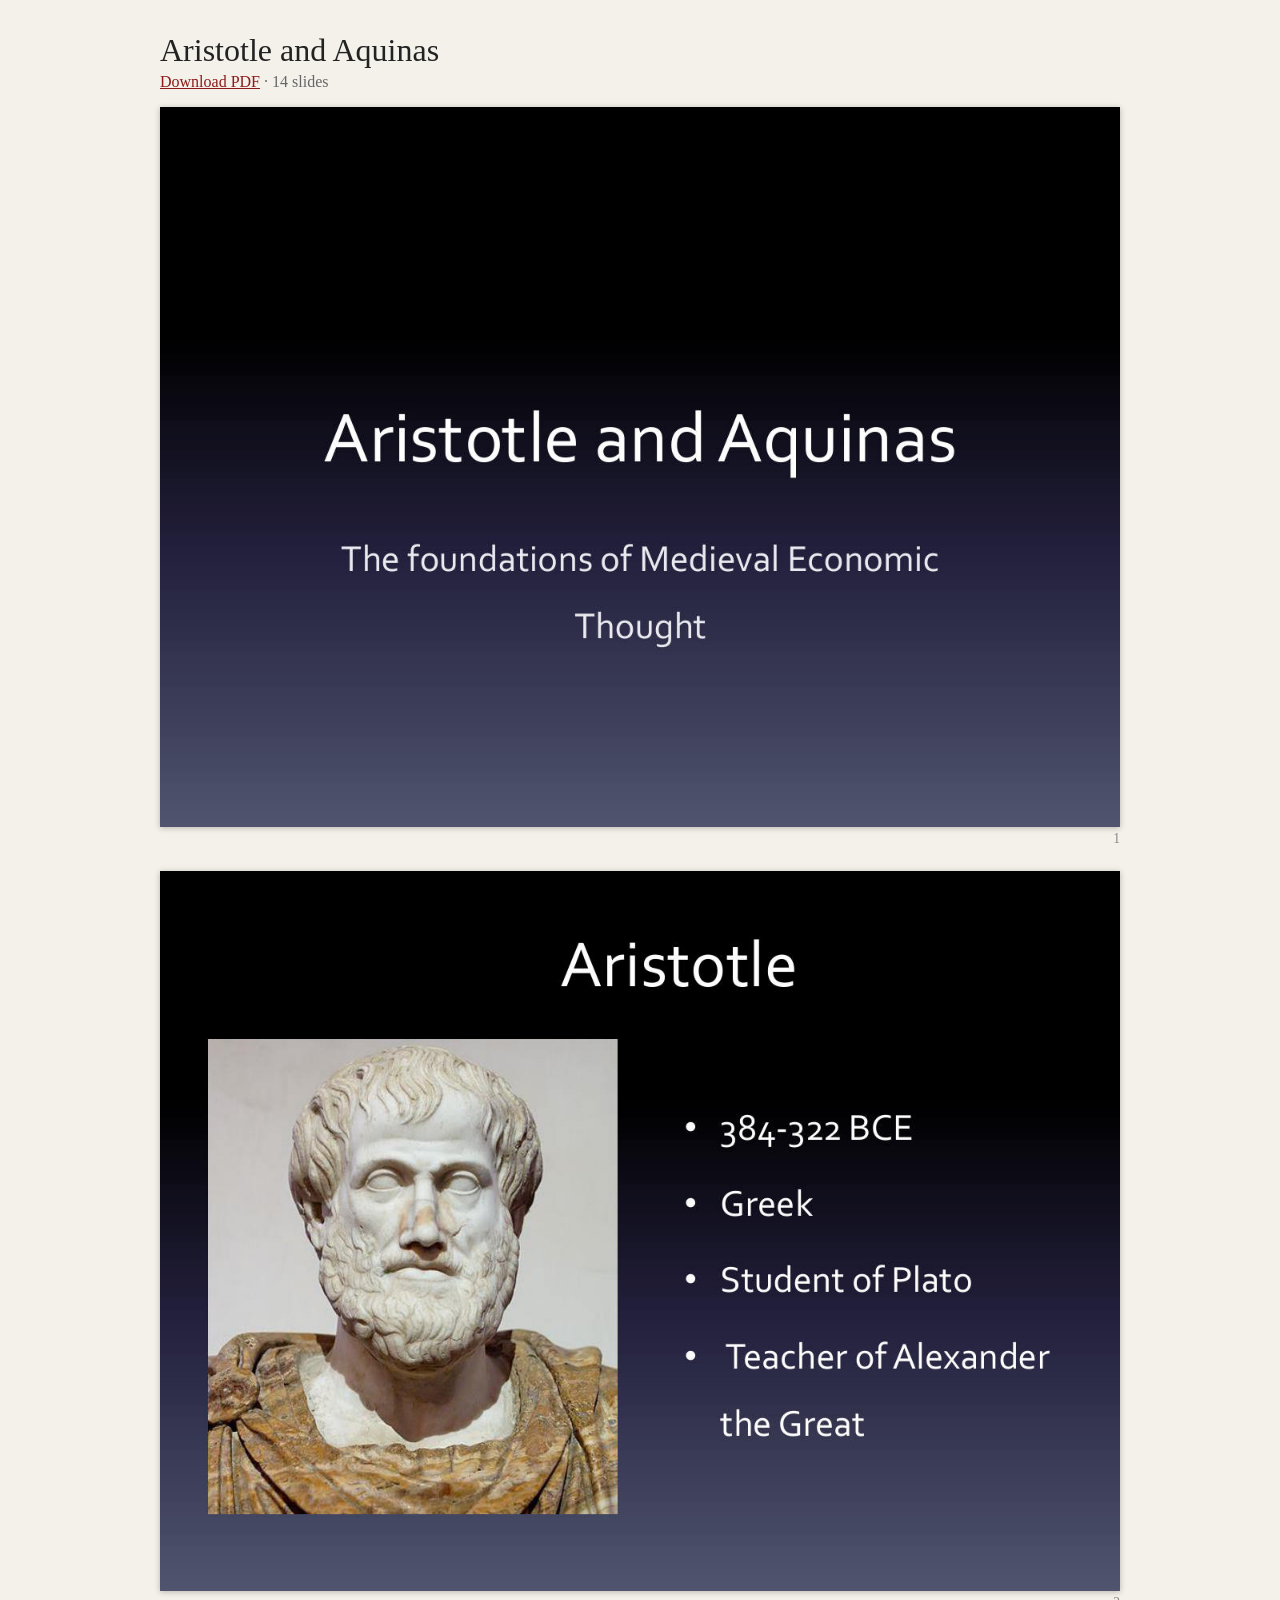
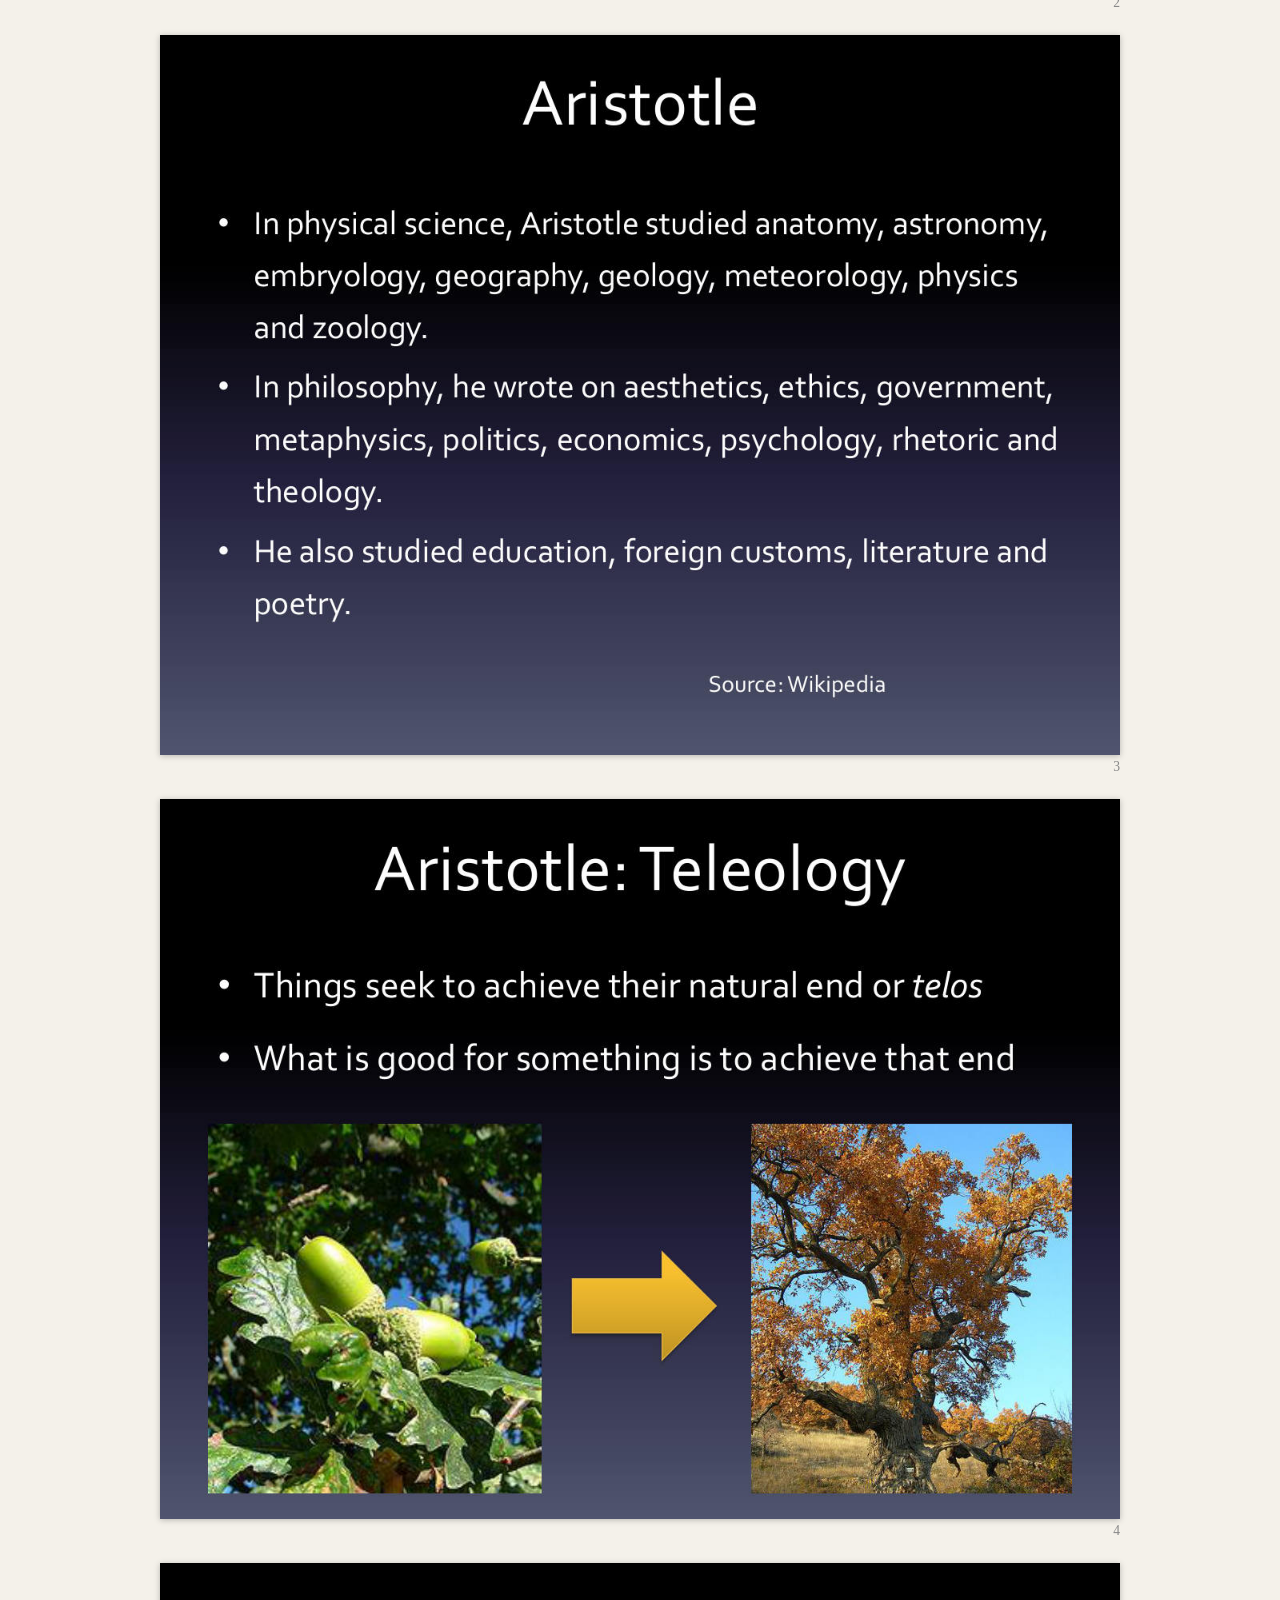
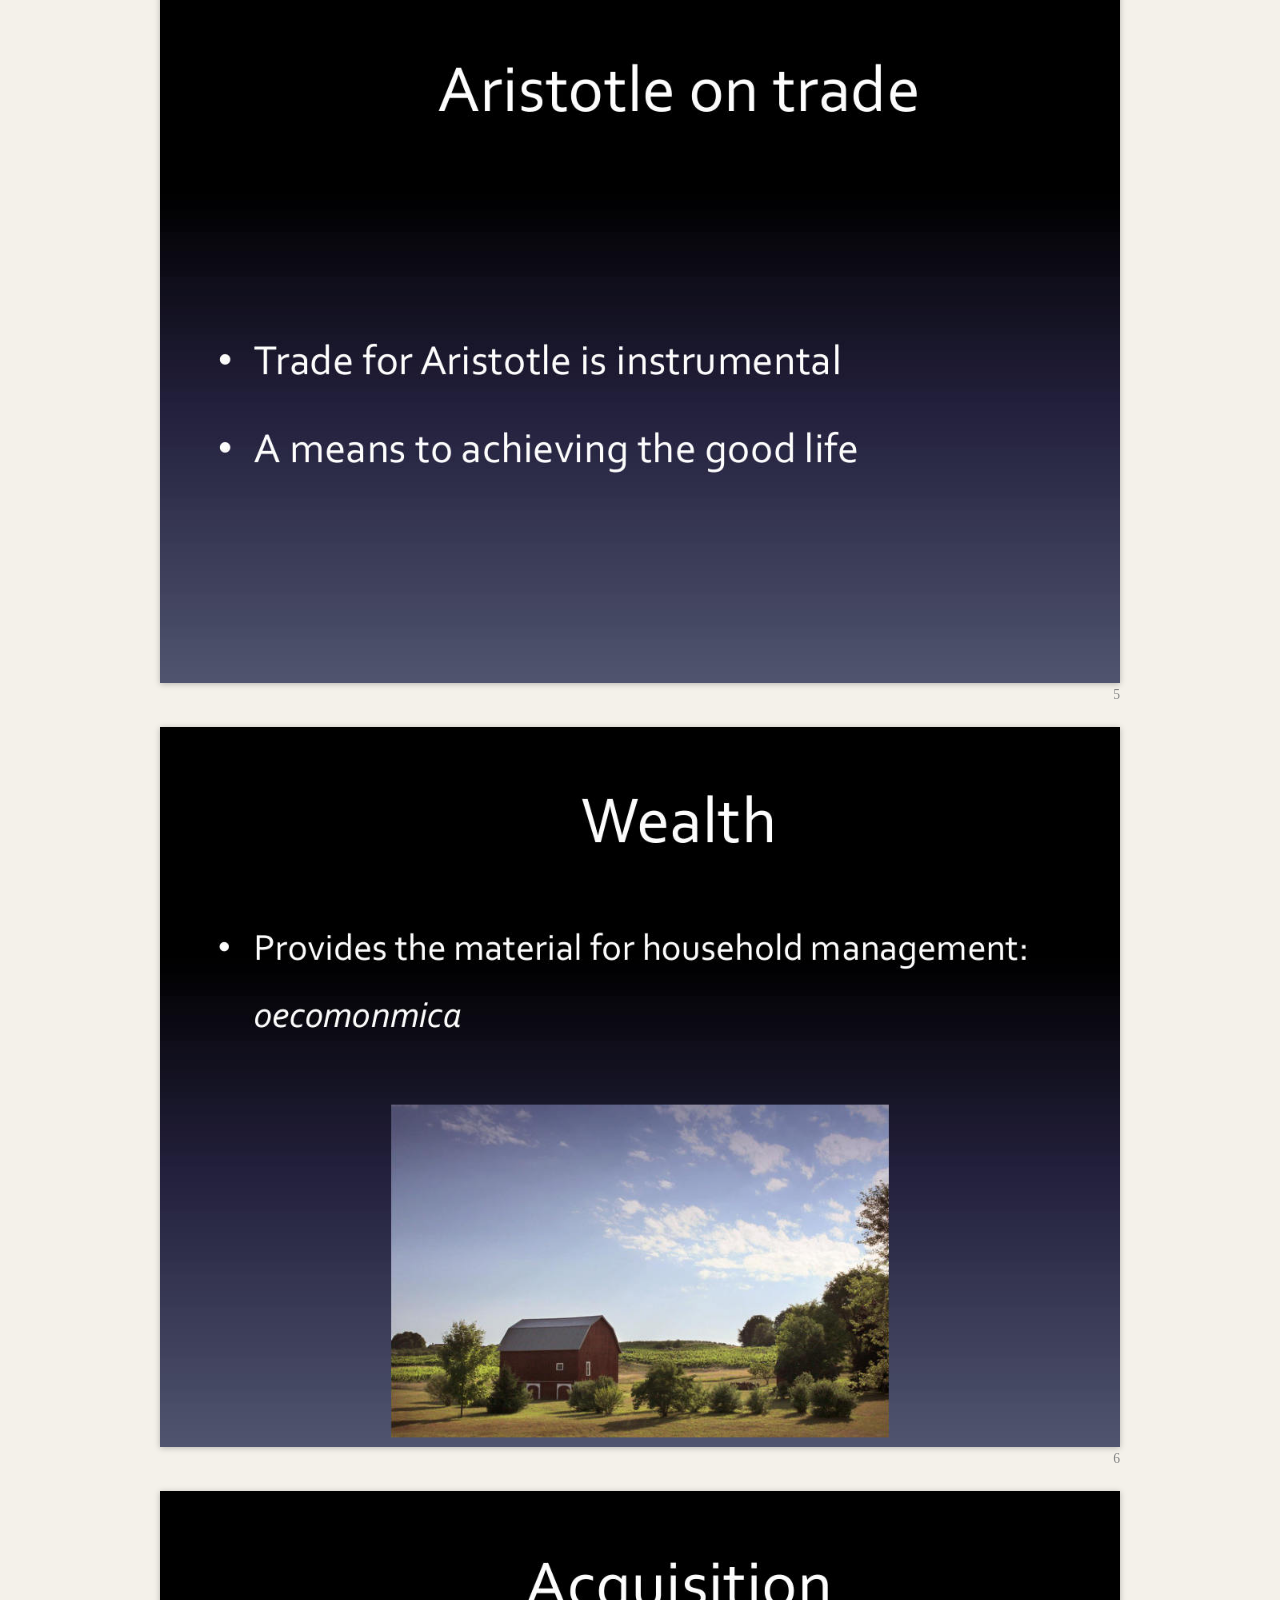
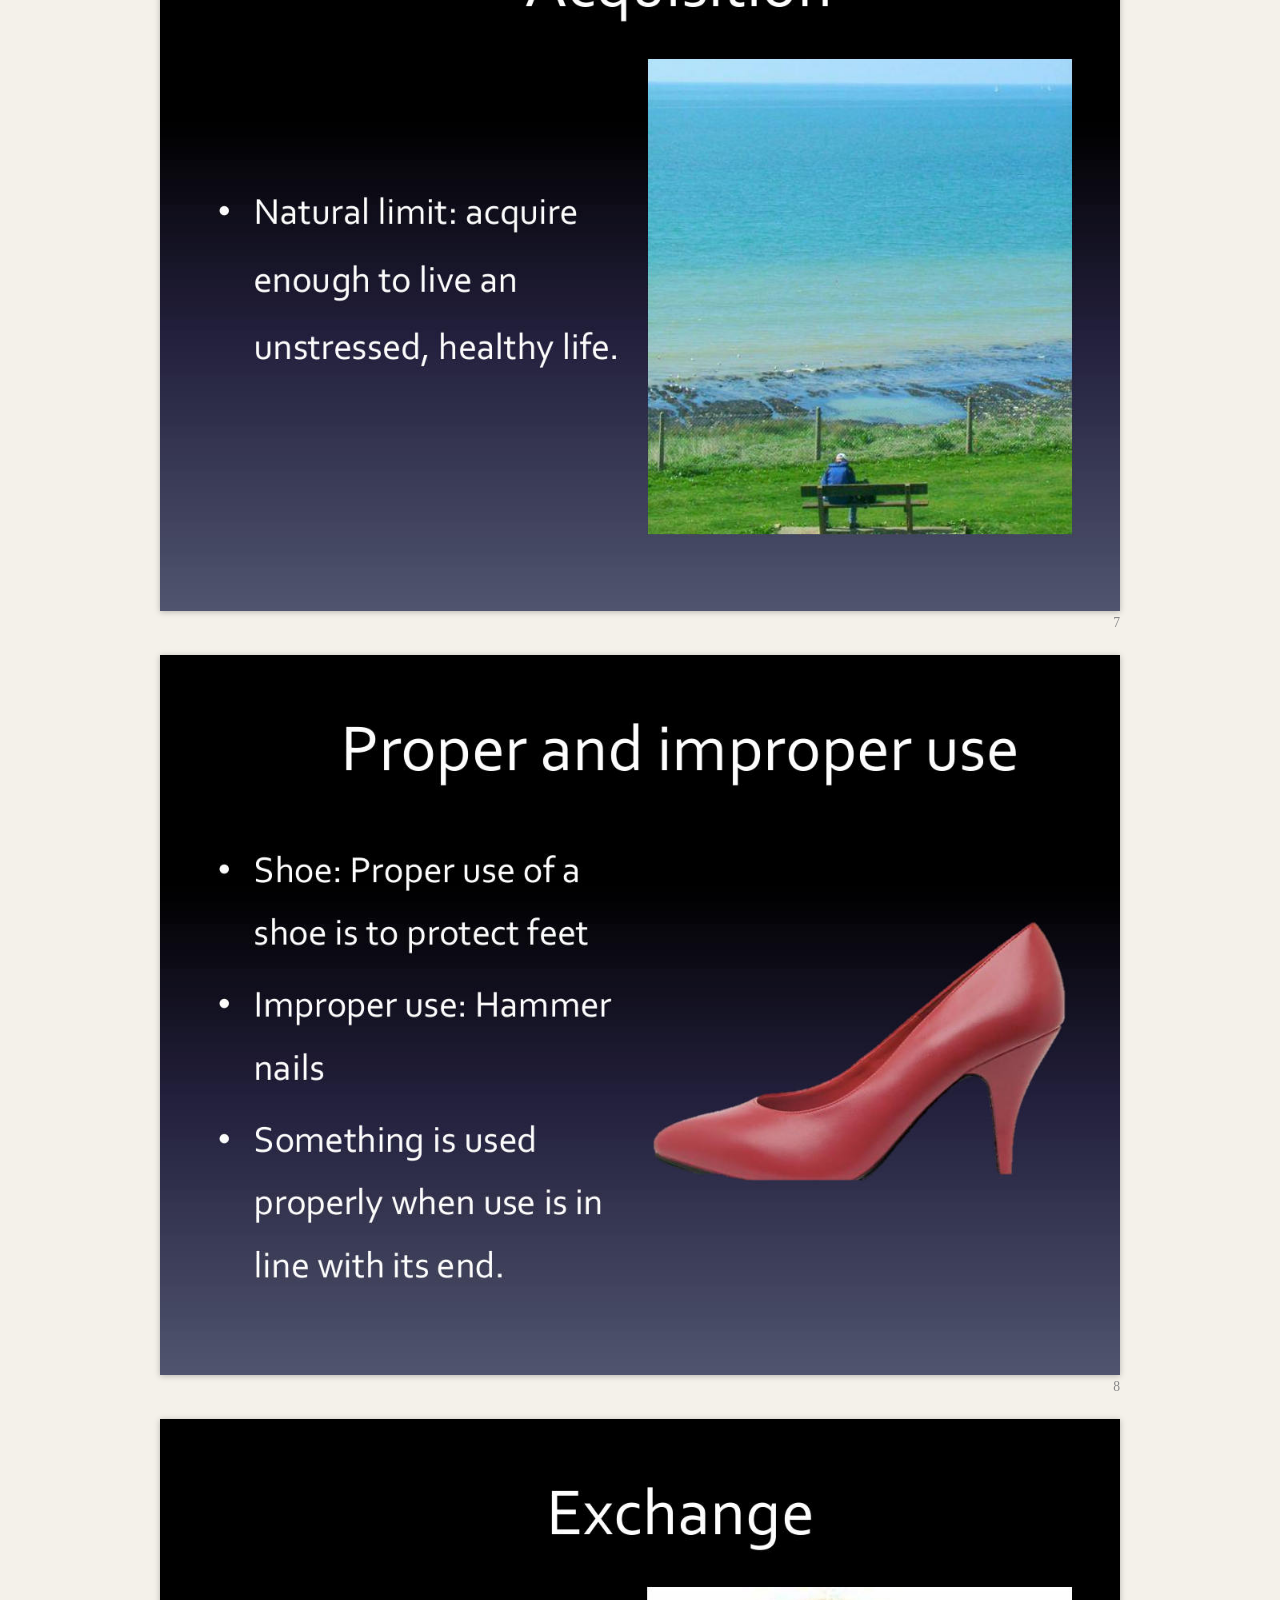
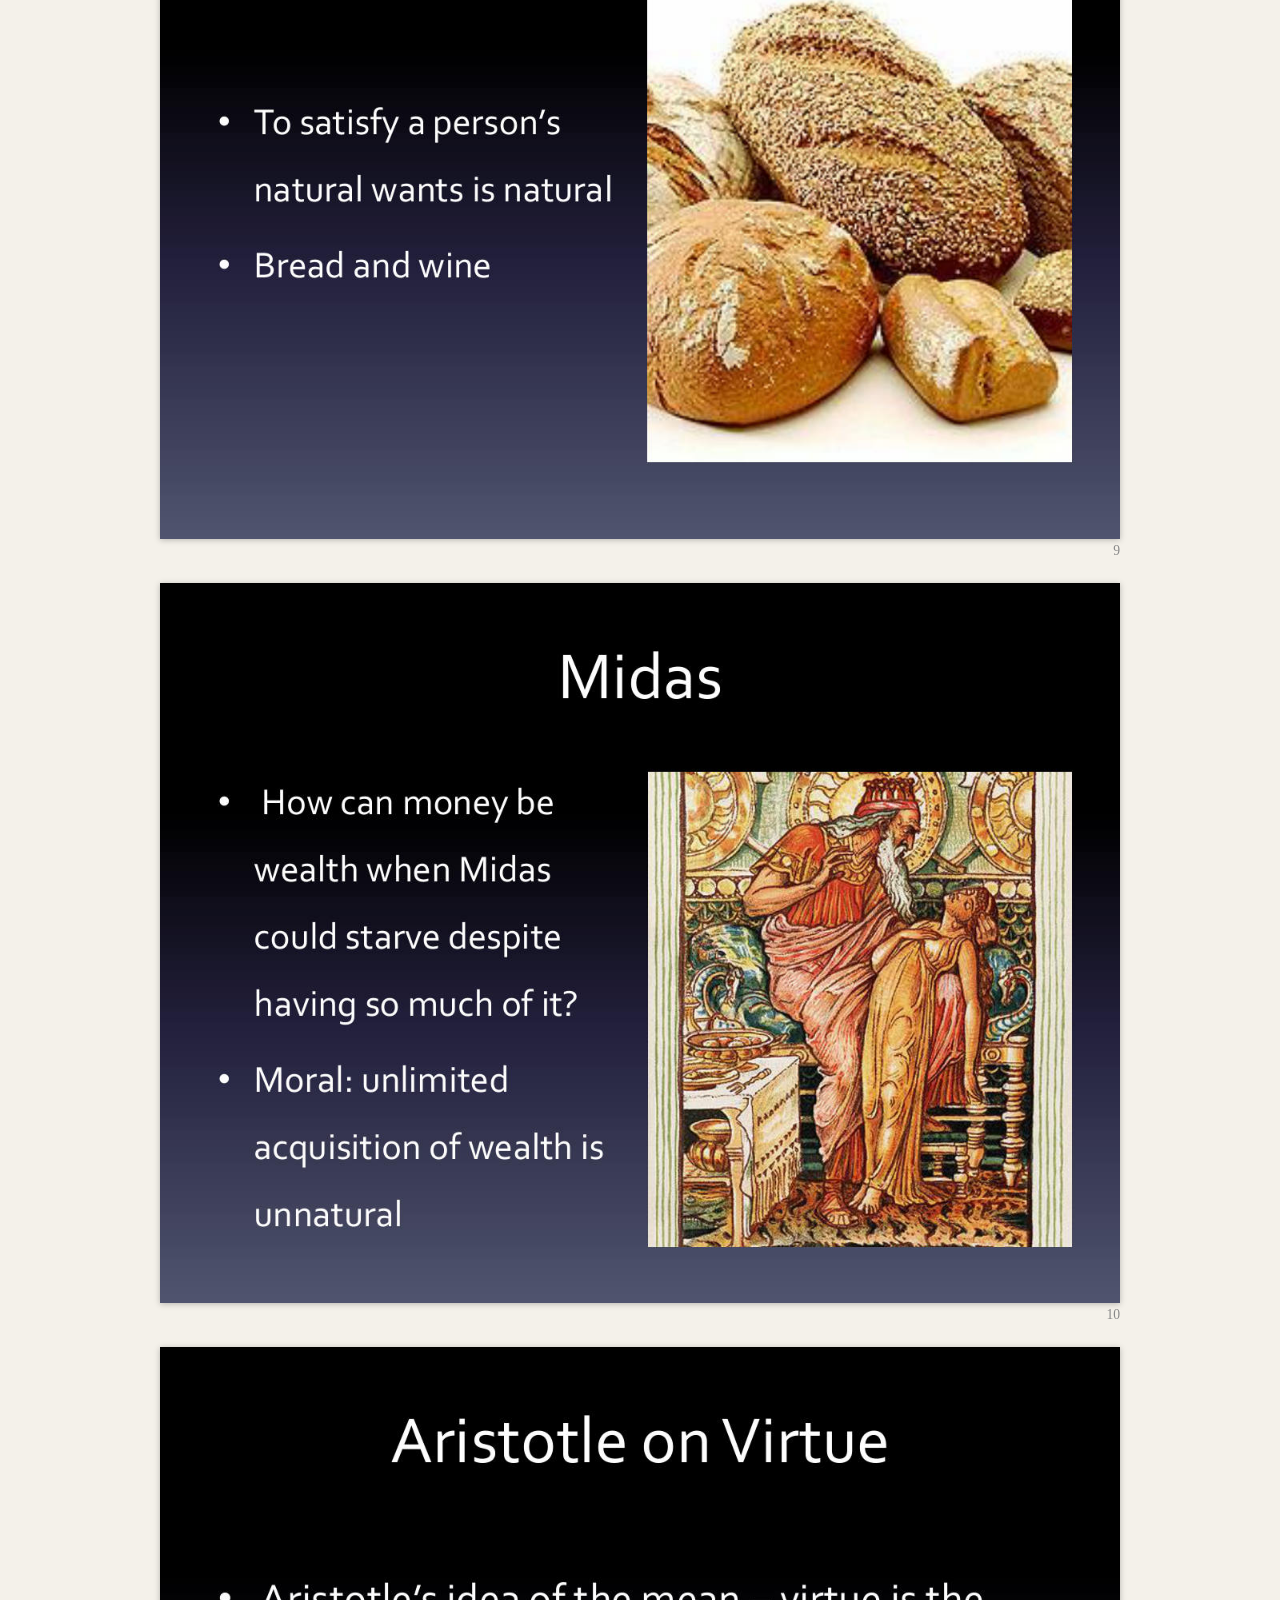
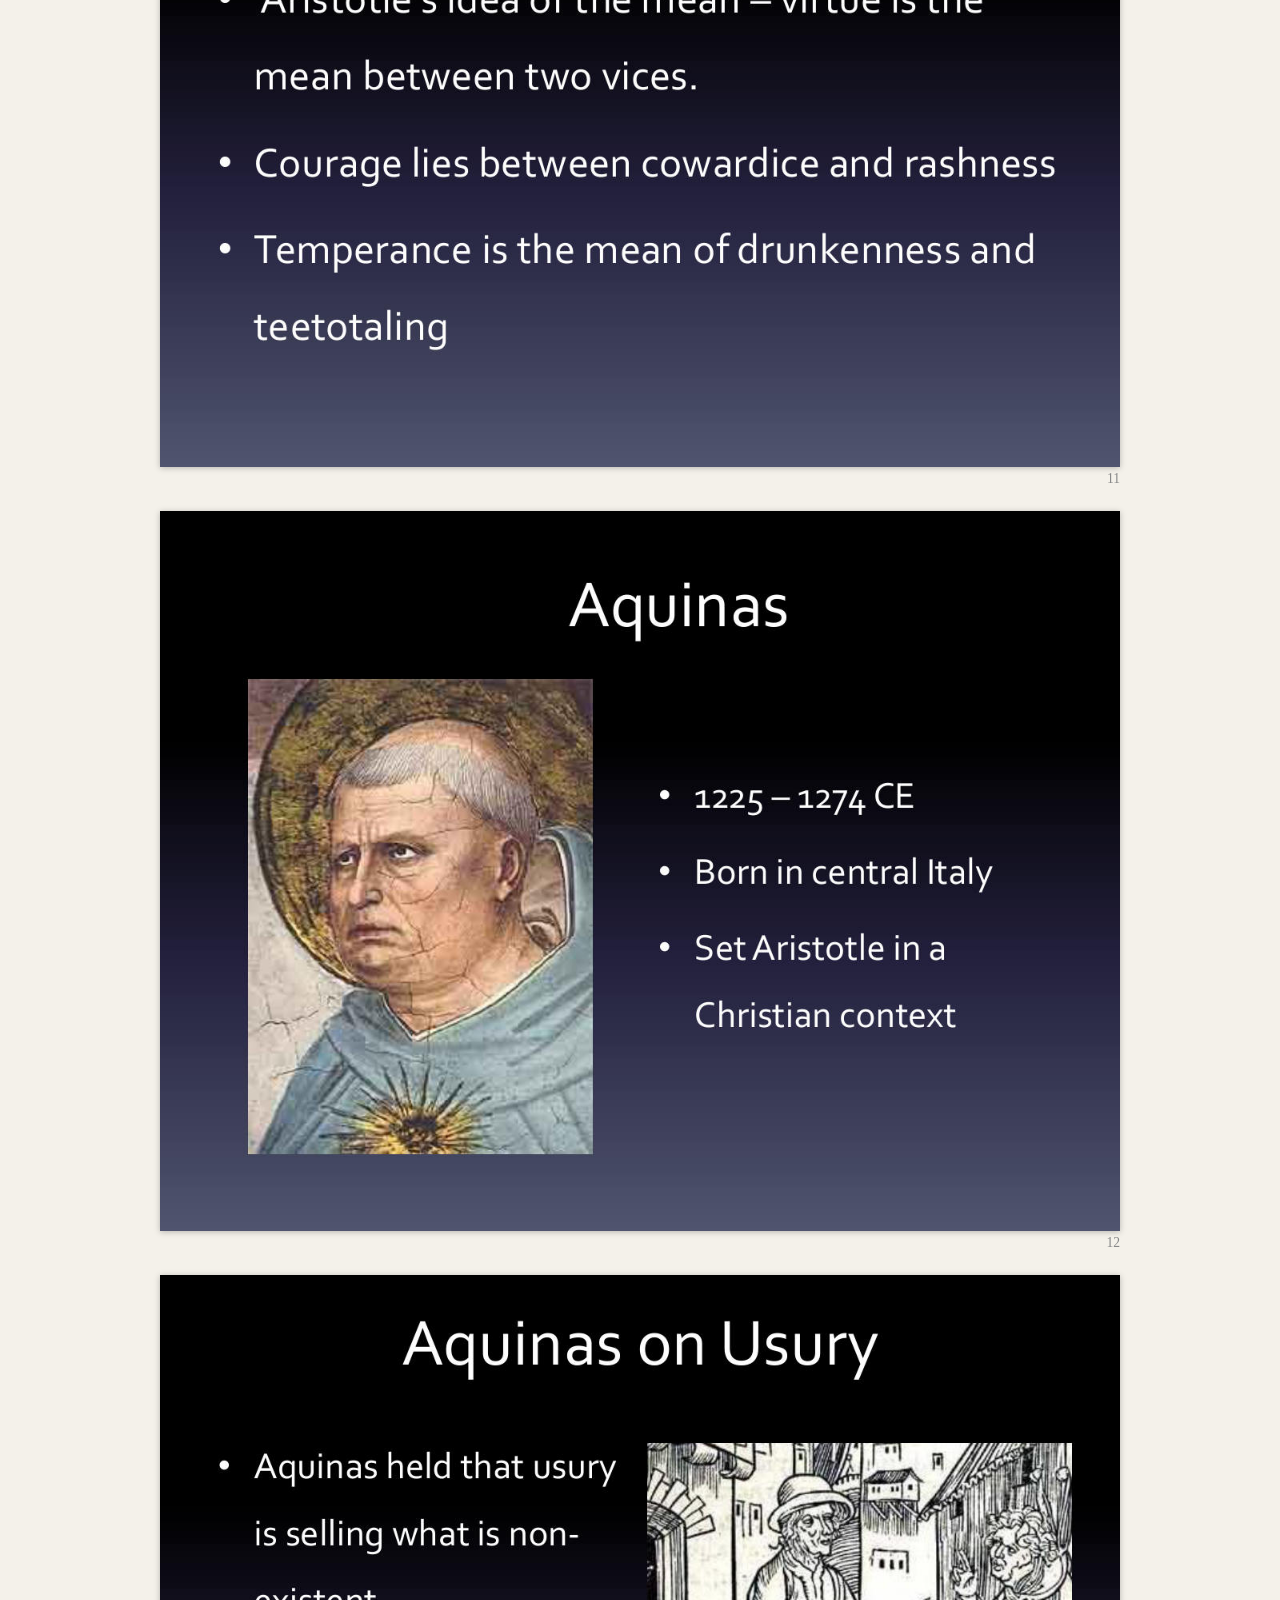
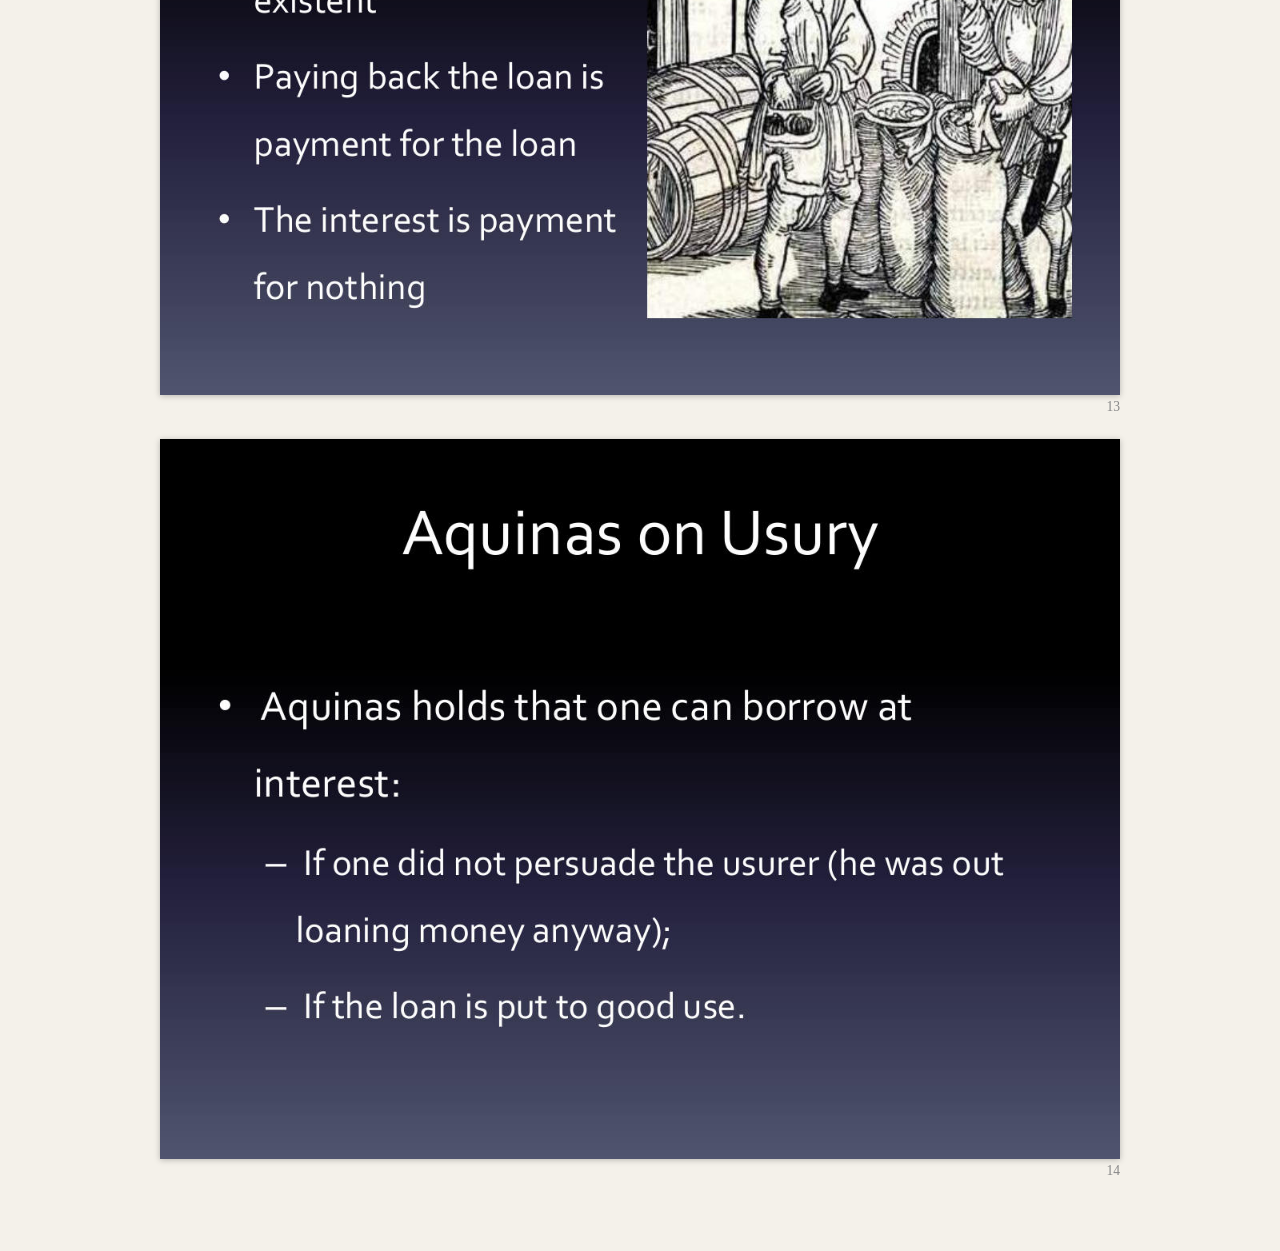
==== AristotleAquinas.html @ 15c13fd0 "Convert the slide PDFs into HTML pages Each NAME.pdf now has a NAME.html with every slide rendered a" ====
<!DOCTYPE html>
<html lang="en">
<head>
  <meta charset="utf-8">
  <meta name="viewport" content="width=device-width, initial-scale=1">
  <title>Aristotle and Aquinas | The Great Transformation</title>
  <link rel="stylesheet" href="slides.css">
</head>
<body>
  <header>
    <h1>Aristotle and Aquinas</h1>
    <p><a href="AristotleAquinas.pdf">Download PDF</a> &middot; 14 slides</p>
  </header>
  <main>
    <figure id="slide-1">
      <img src="AristotleAquinas/slide-01.jpg" width="1200" height="900" alt="Aristotle and Aquinas. The foundations of Medieval Economic. Thought">
      <figcaption><a href="#slide-1">1</a></figcaption>
    </figure>
    <figure id="slide-2">
      <img src="AristotleAquinas/slide-02.jpg" width="1200" height="900" alt="Aristotle. 384-322 BCE. Greek. Student of Plato. Teacher of Alexander the Great" loading="lazy">
      <figcaption><a href="#slide-2">2</a></figcaption>
    </figure>
    <figure id="slide-3">
      <img src="AristotleAquinas/slide-03.jpg" width="1200" height="900" alt="Aristotle. In physical science, Aristotle studied anatomy, astronomy, embryology, geography, geology, meteorology, physics and zoology. In philosophy, he wrote on aesthetics, ethics, government, metaphysics, politics, economics, psychology, rhetoric and theology. He also studied education, foreign customs, literature and poetry. Source: Wikipedia" loading="lazy">
      <figcaption><a href="#slide-3">3</a></figcaption>
    </figure>
    <figure id="slide-4">
      <img src="AristotleAquinas/slide-04.jpg" width="1200" height="900" alt="Aristotle: Teleology. Things seek to achieve their natural end or telos. What is good for something is to achieve that end" loading="lazy">
      <figcaption><a href="#slide-4">4</a></figcaption>
    </figure>
    <figure id="slide-5">
      <img src="AristotleAquinas/slide-05.jpg" width="1200" height="900" alt="Aristotle on trade. Trade for Aristotle is instrumental. A means to achieving the good life" loading="lazy">
      <figcaption><a href="#slide-5">5</a></figcaption>
    </figure>
    <figure id="slide-6">
      <img src="AristotleAquinas/slide-06.jpg" width="1200" height="900" alt="Wealth. Provides the material for household management: oecomonmica" loading="lazy">
      <figcaption><a href="#slide-6">6</a></figcaption>
    </figure>
    <figure id="slide-7">
      <img src="AristotleAquinas/slide-07.jpg" width="1200" height="900" alt="Acquisition. Natural limit: acquire enough to live an unstressed, healthy life." loading="lazy">
      <figcaption><a href="#slide-7">7</a></figcaption>
    </figure>
    <figure id="slide-8">
      <img src="AristotleAquinas/slide-08.jpg" width="1200" height="900" alt="Proper and improper use. Shoe: Proper use of a shoe is to protect feet. Improper use: Hammer nails. Something is used properly when use is in line with its end." loading="lazy">
      <figcaption><a href="#slide-8">8</a></figcaption>
    </figure>
    <figure id="slide-9">
      <img src="AristotleAquinas/slide-09.jpg" width="1200" height="900" alt="Exchange. To satisfy a person’s natural wants is natural. Bread and wine" loading="lazy">
      <figcaption><a href="#slide-9">9</a></figcaption>
    </figure>
    <figure id="slide-10">
      <img src="AristotleAquinas/slide-10.jpg" width="1200" height="900" alt="Midas. How can money be wealth when Midas could starve despite having so much of it? Moral: unlimited acquisition of wealth is unnatural" loading="lazy">
      <figcaption><a href="#slide-10">10</a></figcaption>
    </figure>
    <figure id="slide-11">
      <img src="AristotleAquinas/slide-11.jpg" width="1200" height="900" alt="Aristotle on Virtue. Aristotle’s idea of the mean – virtue is the mean between two vices. Courage lies between cowardice and rashness. Temperance is the mean of drunkenness and teetotaling" loading="lazy">
      <figcaption><a href="#slide-11">11</a></figcaption>
    </figure>
    <figure id="slide-12">
      <img src="AristotleAquinas/slide-12.jpg" width="1200" height="900" alt="Aquinas. 1225 – 1274 CE. Born in central Italy. Set Aristotle in a Christian context" loading="lazy">
      <figcaption><a href="#slide-12">12</a></figcaption>
    </figure>
    <figure id="slide-13">
      <img src="AristotleAquinas/slide-13.jpg" width="1200" height="900" alt="Aquinas on Usury. Aquinas held that usury is selling what is non-existent. Paying back the loan is payment for the loan. The interest is payment for nothing" loading="lazy">
      <figcaption><a href="#slide-13">13</a></figcaption>
    </figure>
    <figure id="slide-14">
      <img src="AristotleAquinas/slide-14.jpg" width="1200" height="900" alt="Aquinas on Usury. Aquinas holds that one can borrow at interest: If one did not persuade the usurer (he was out loaning money anyway); If the loan is put to good use." loading="lazy">
      <figcaption><a href="#slide-14">14</a></figcaption>
    </figure>
  </main>
</body>
</html>
---- slides.css ----
/* Shared styles for the slide pages generated by utils/pdf2html.py. */

body {
  margin: 0;
  background: #f4f1ea;
  color: #222;
  font-family: Georgia, "Times New Roman", serif;
}

header {
  max-width: 960px;
  margin: 0 auto;
  padding: 2rem 1rem 1rem;
}

h1 {
  margin: 0 0 0.25rem;
  font-weight: normal;
}

header p {
  margin: 0;
  color: #666;
}

a {
  color: #8b1a1a;
}

main {
  max-width: 960px;
  margin: 0 auto;
  padding: 0 1rem 3rem;
}

figure {
  margin: 0 0 1.5rem;
}

figure img {
  display: block;
  width: 100%;
  height: auto;
  box-shadow: 0 1px 6px rgba(0, 0, 0, 0.25);
}

figcaption {
  margin-top: 0.25rem;
  text-align: right;
  font-size: 0.85rem;
}

figcaption a {
  color: #888;
  text-decoration: none;
}

@media (prefers-color-scheme: dark) {
  body { background: #1d1d1d; color: #ddd; }
  header p, figcaption a { color: #999; }
  a { color: #e08a8a; }
}
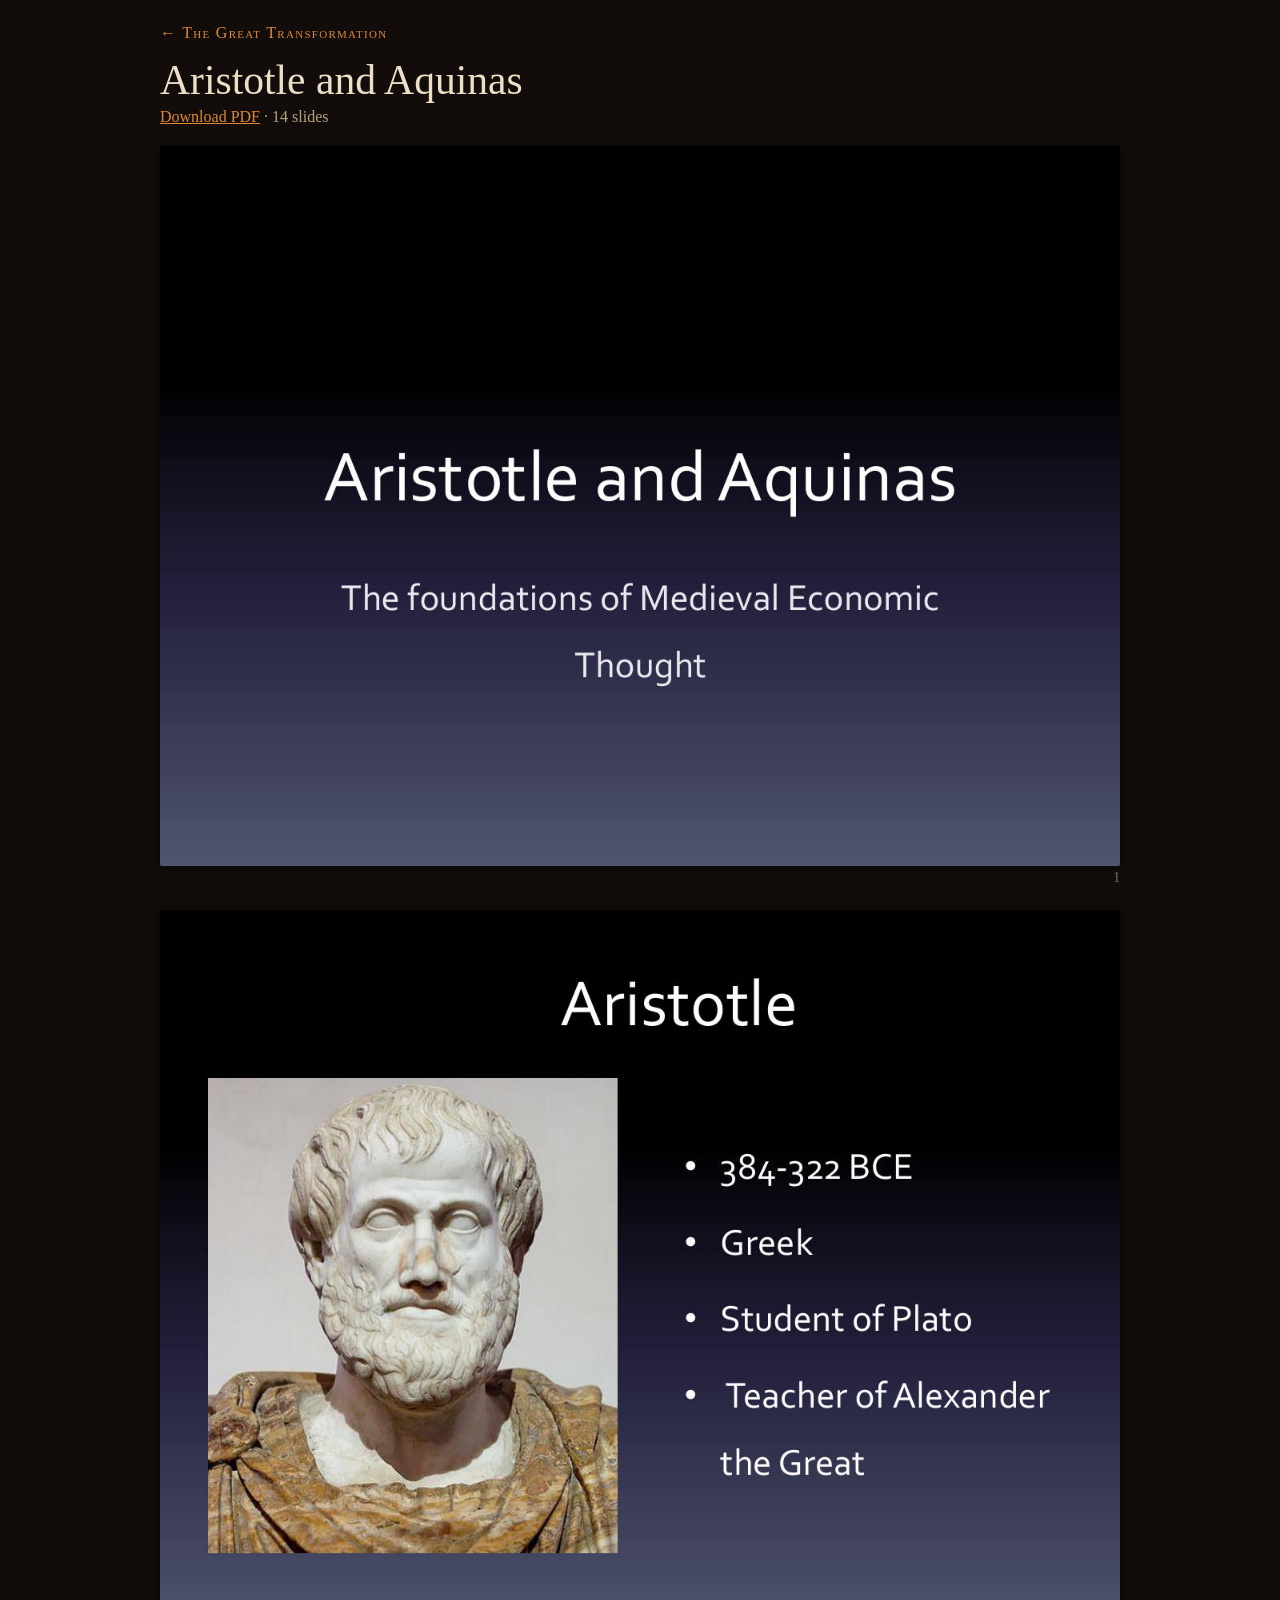
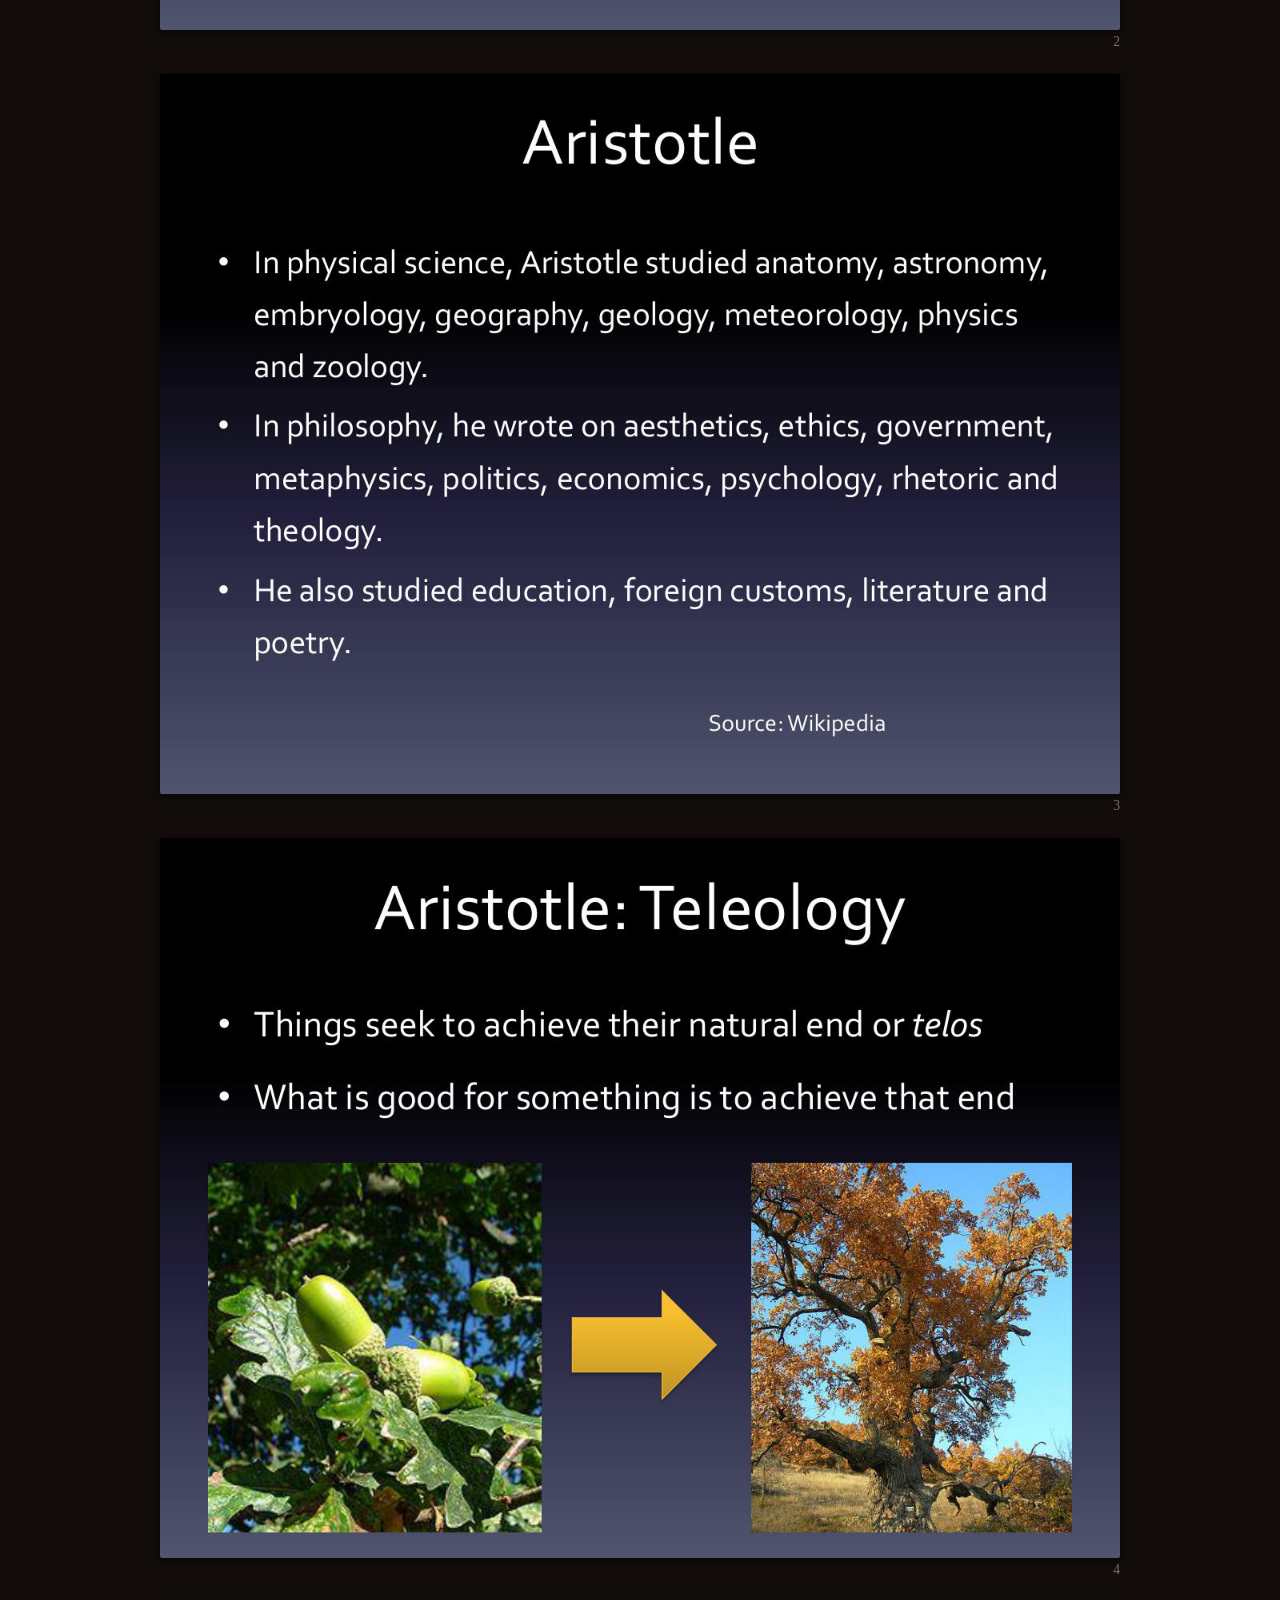
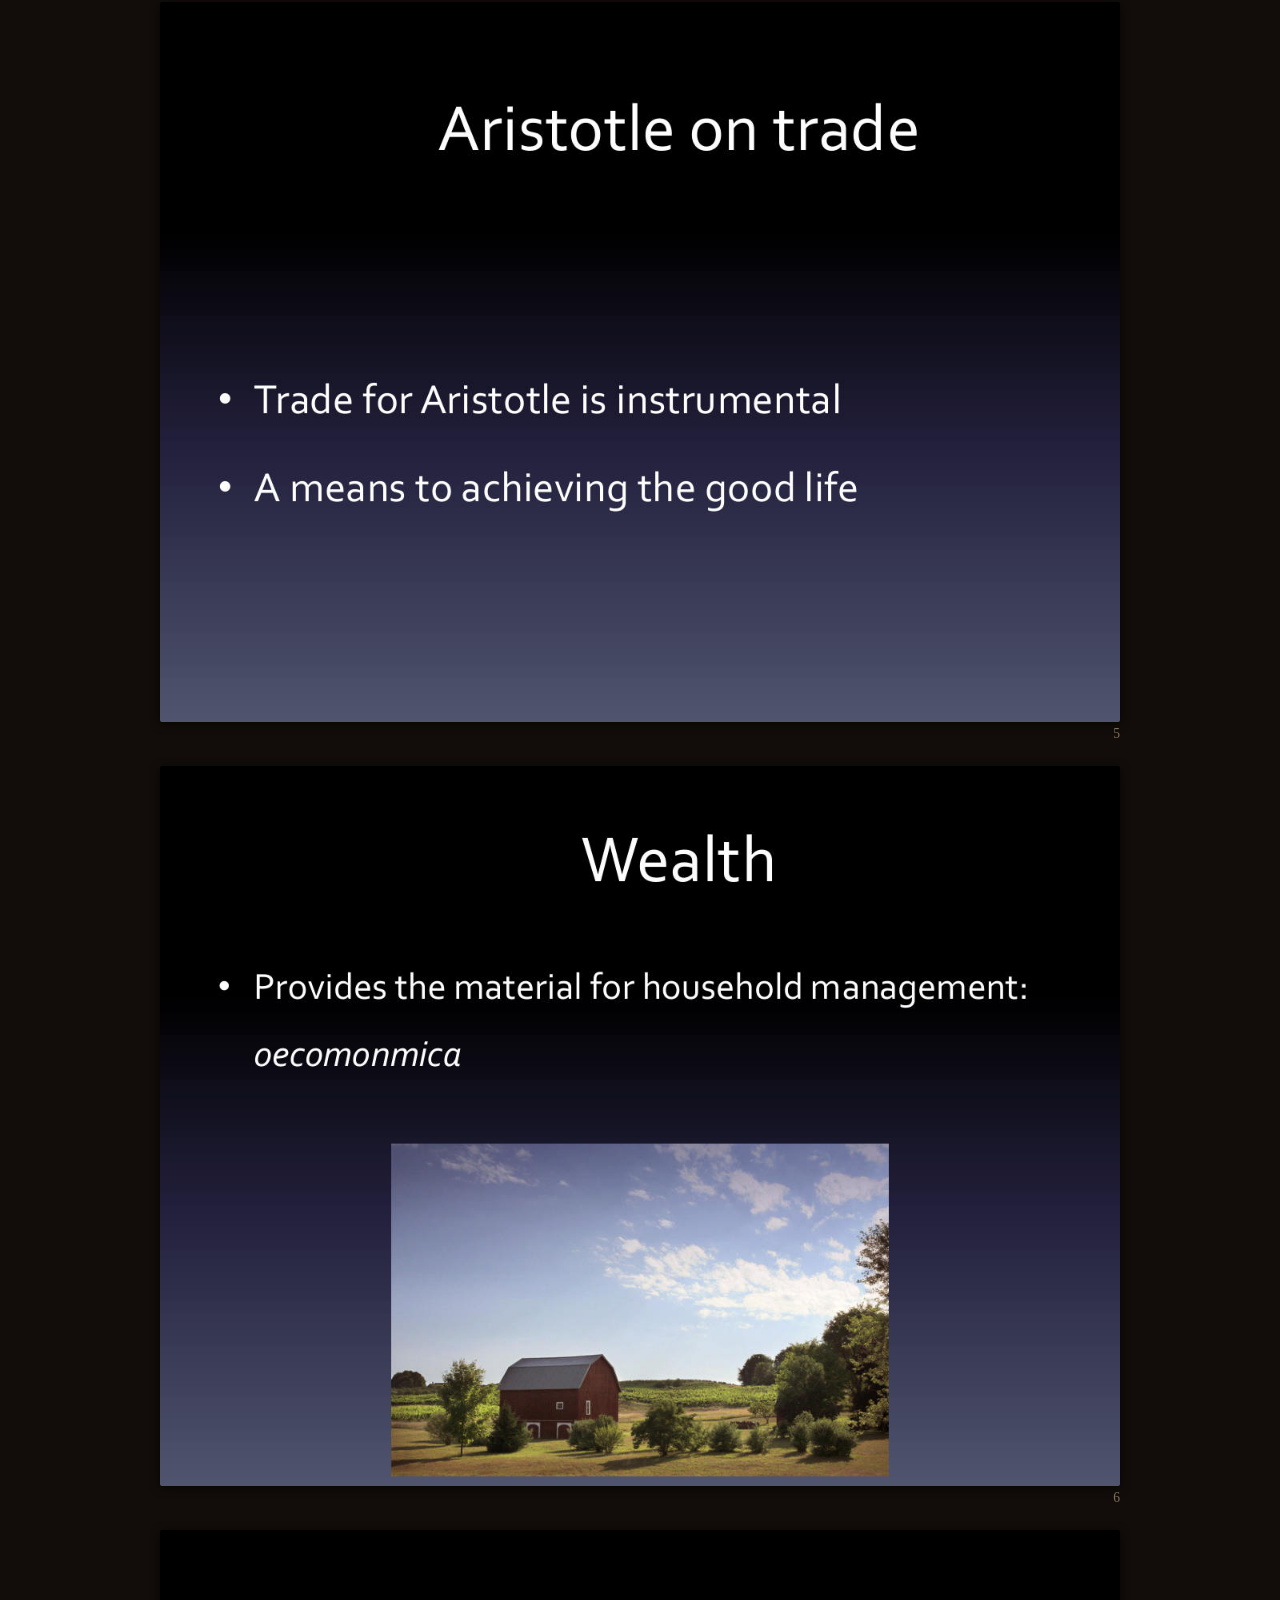
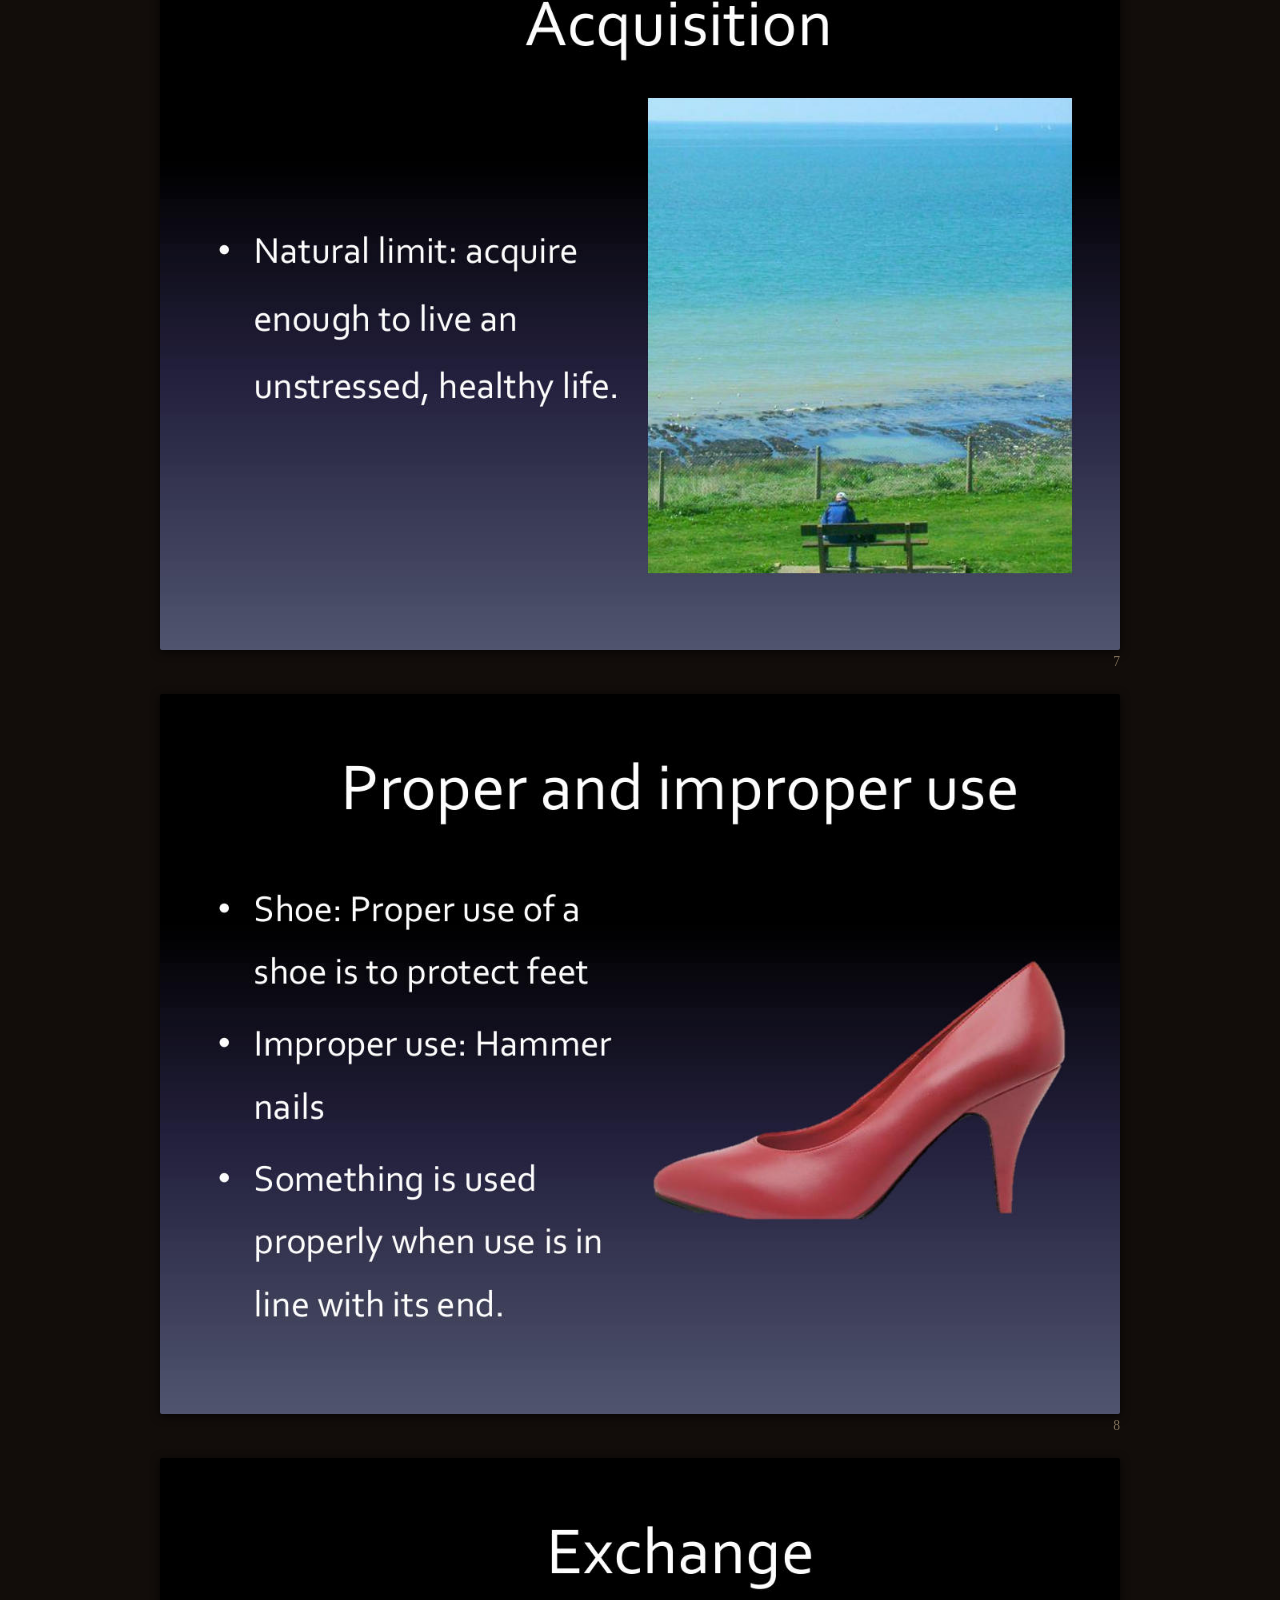
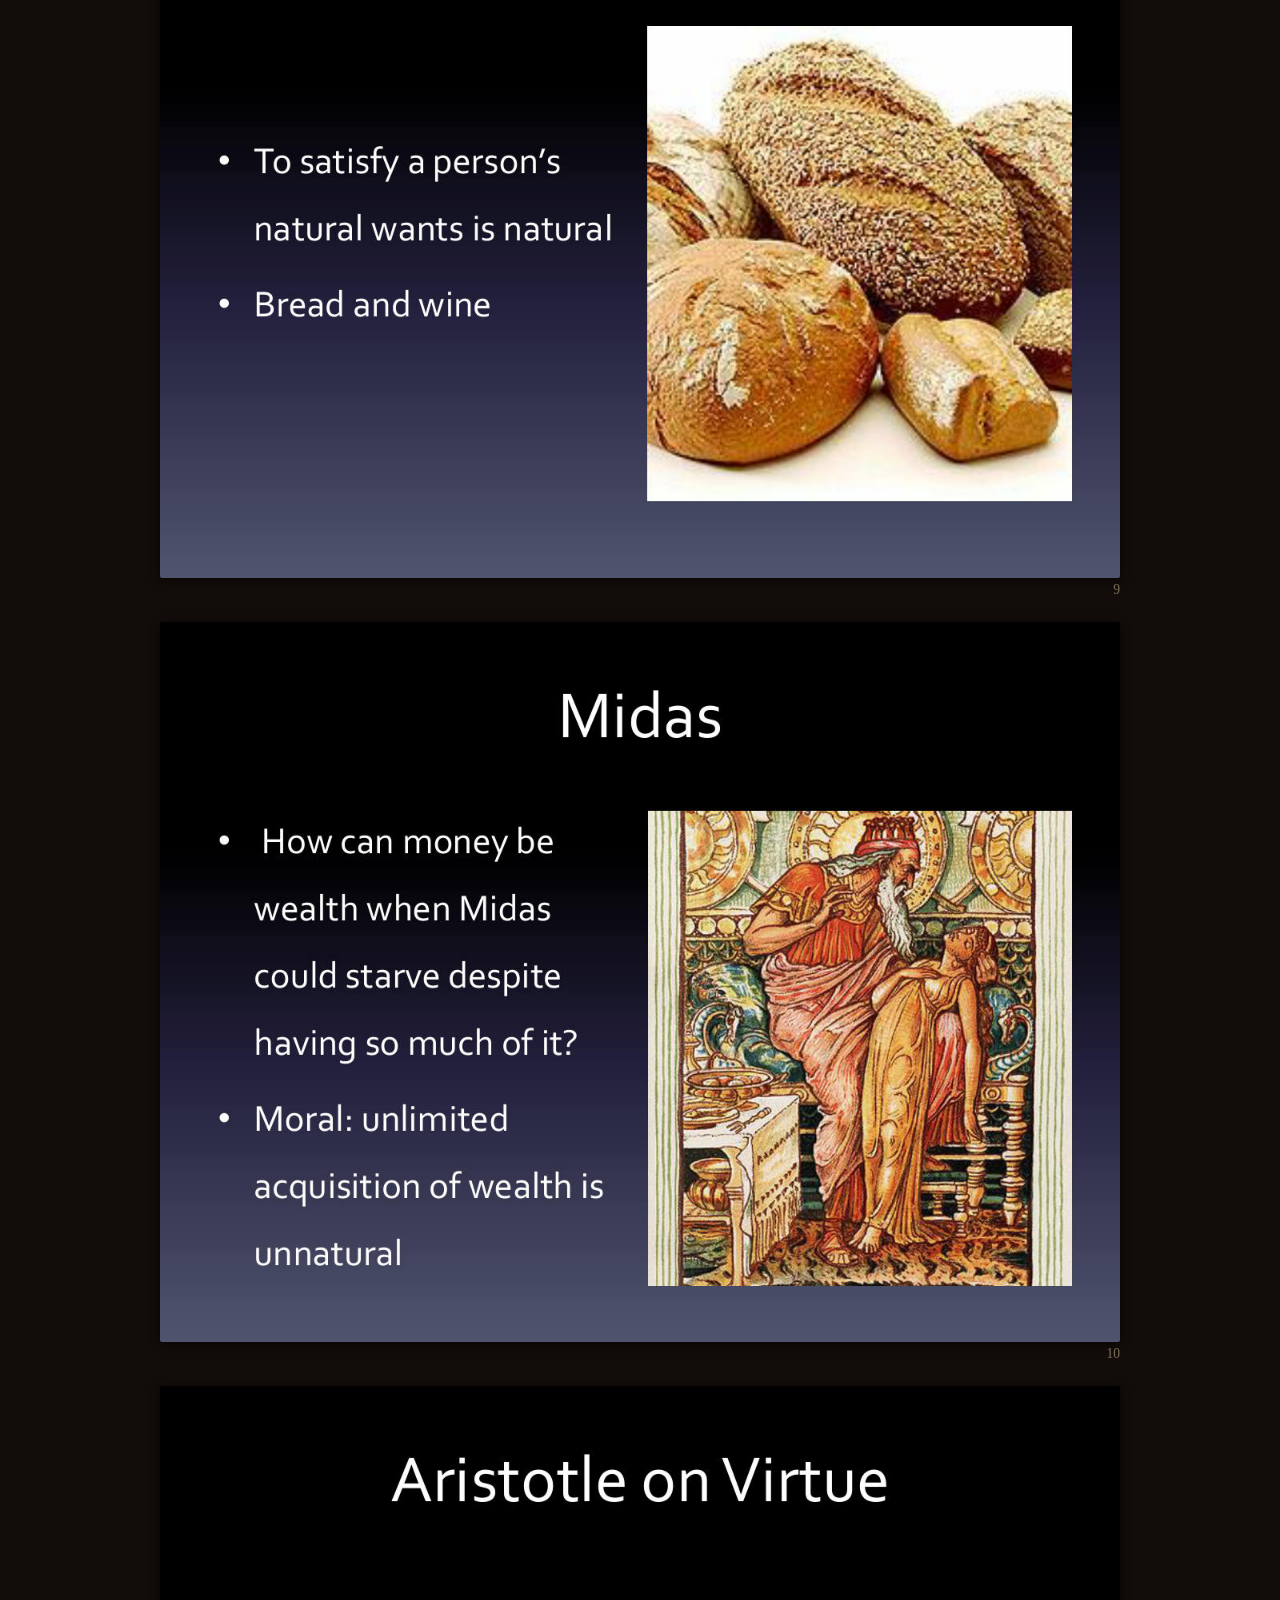
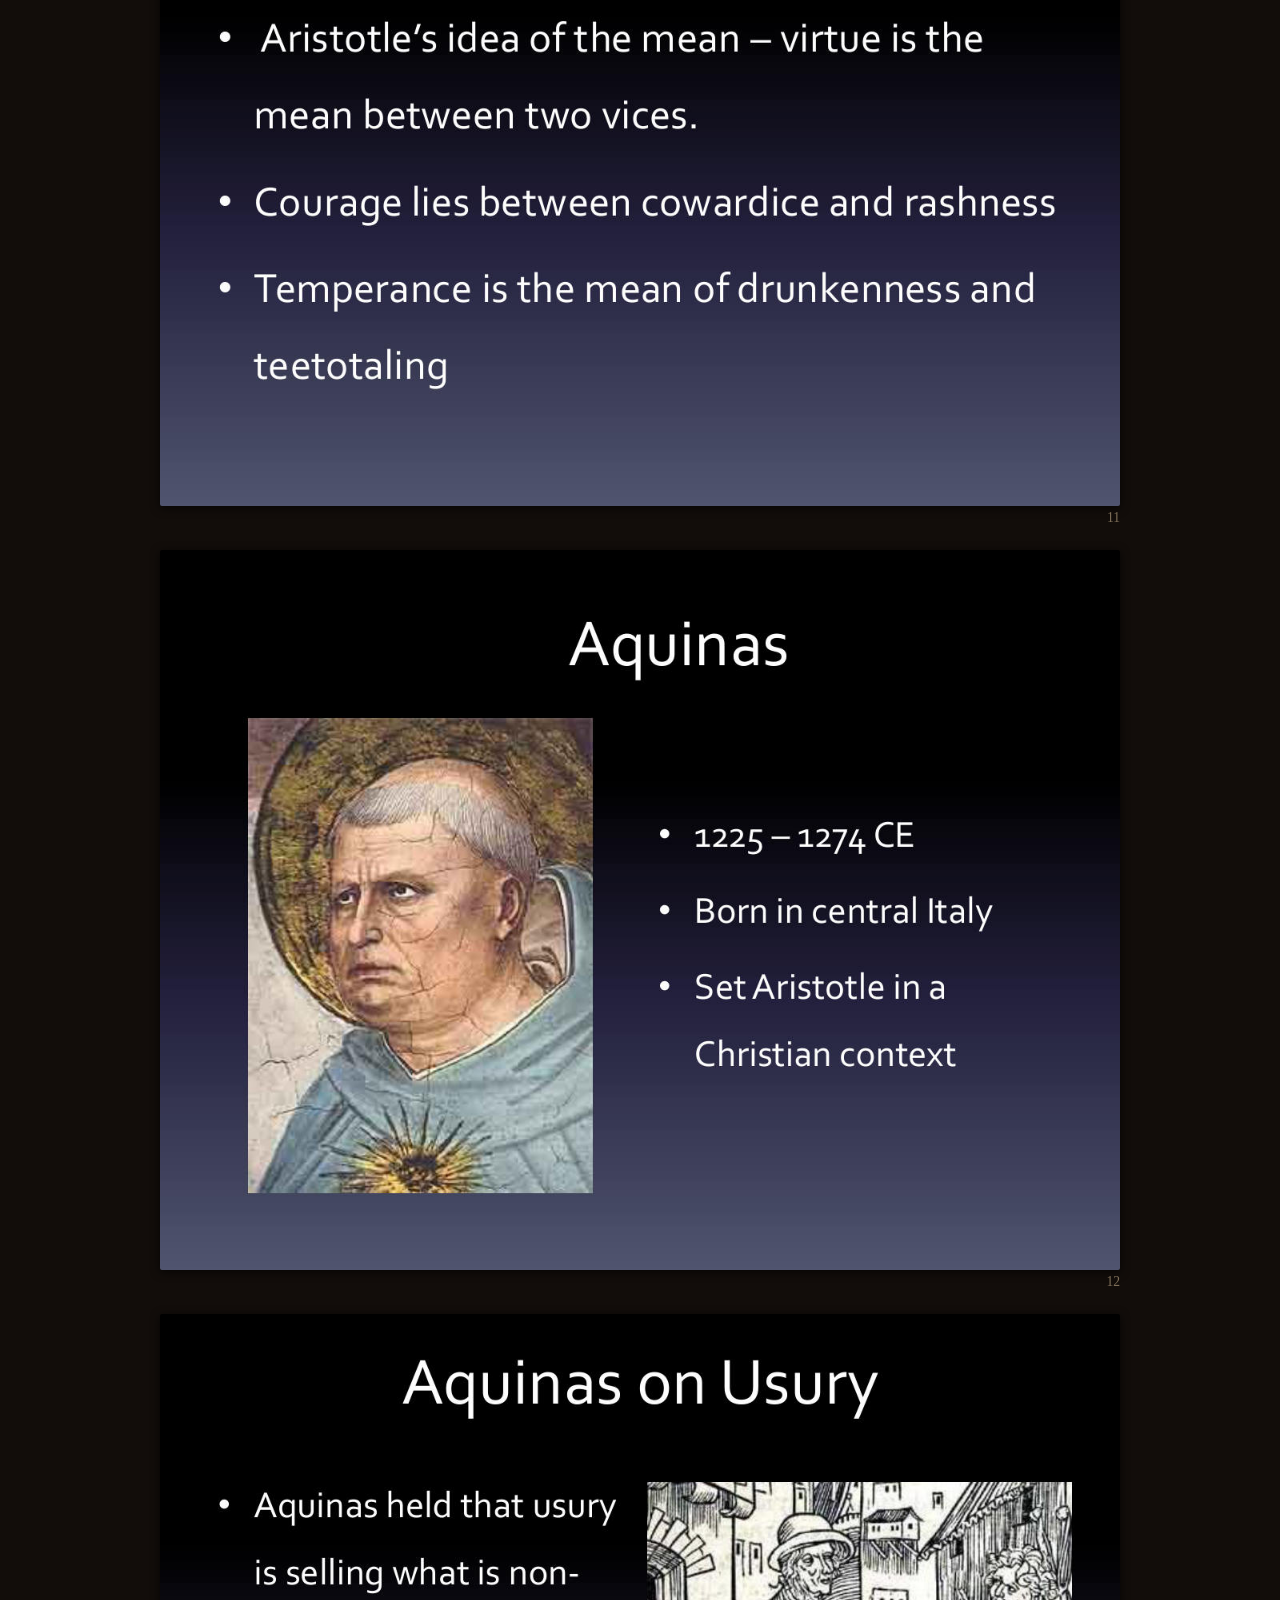
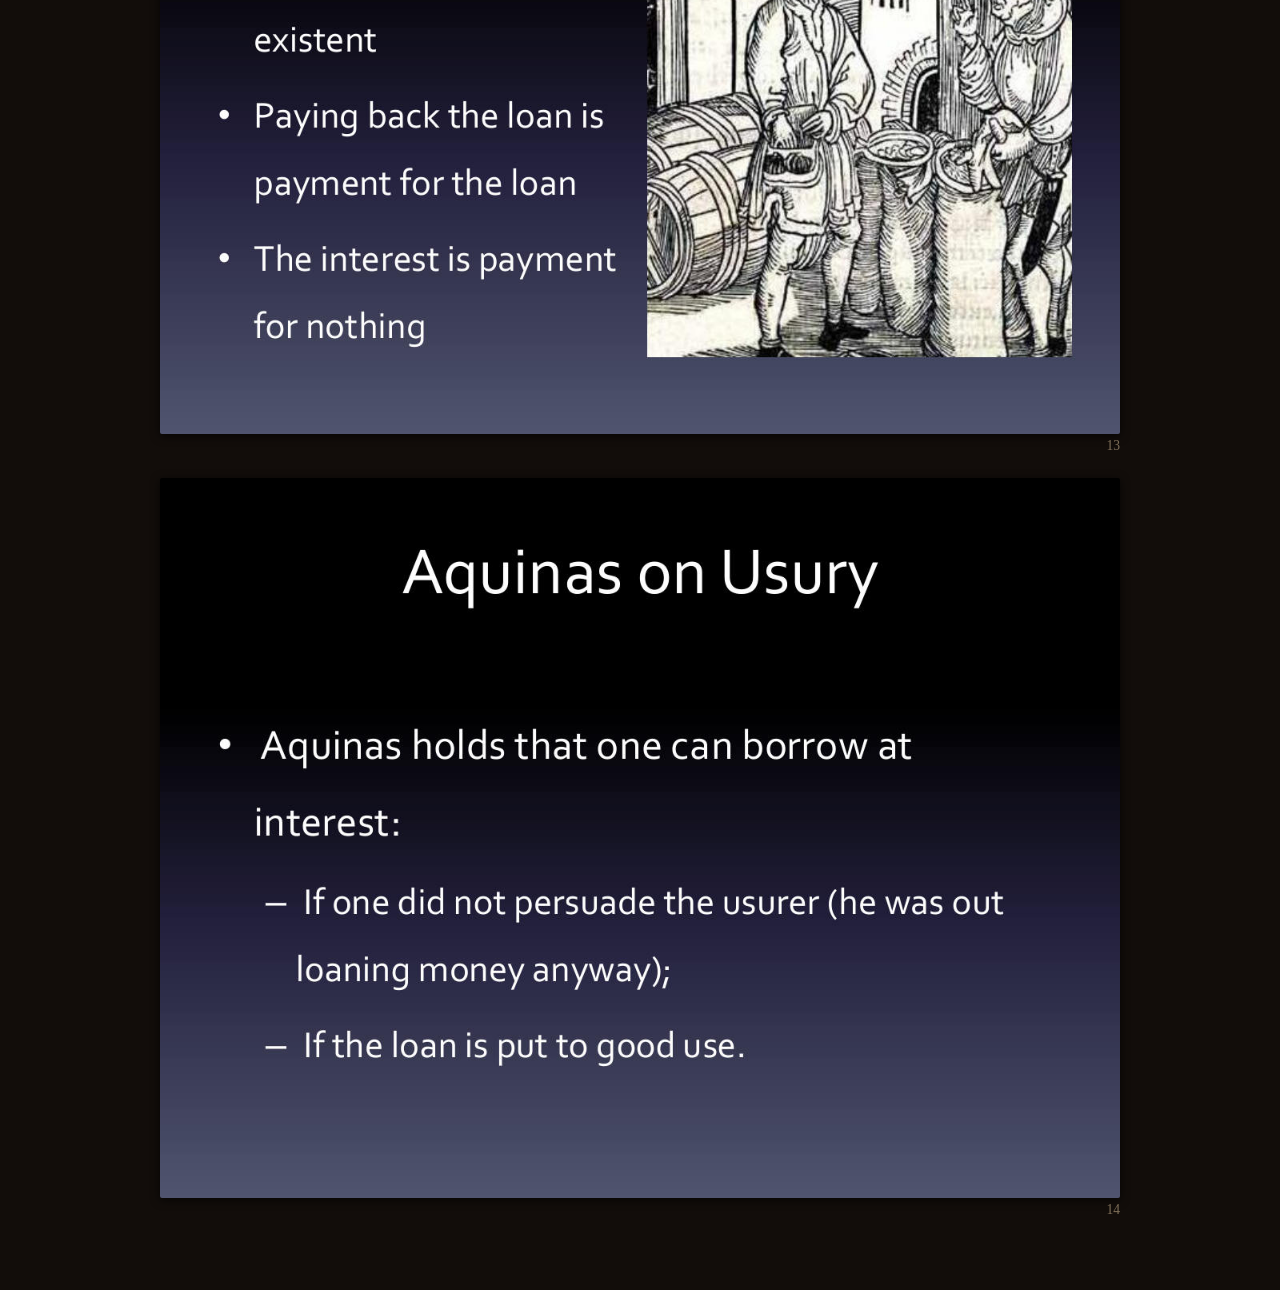
==== commit 7f6ecc18: "Add an index page in the style of an industrial-revolution night scene index.html lists the nine lec" ====
--- a/AristotleAquinas.html
+++ b/AristotleAquinas.html
@@ -8,6 +8,7 @@
 </head>
 <body>
   <header>
+    <p class="home"><a href="index.html">&larr; The Great Transformation</a></p>
     <h1>Aristotle and Aquinas</h1>
     <p><a href="AristotleAquinas.pdf">Download PDF</a> &middot; 14 slides</p>
   </header>
--- a/slides.css
+++ b/slides.css
@@ -1,30 +1,48 @@
-/* Shared styles for the slide pages generated by utils/pdf2html.py. */
+/* Shared styles for the slide pages generated by utils/pdf2html.py, in the
+   palette of the index page (style.css): soot, parchment, and ember. */
 
 body {
   margin: 0;
-  background: #f4f1ea;
-  color: #222;
-  font-family: Georgia, "Times New Roman", serif;
+  background: #120d0a;
+  color: #ecdfc6;
+  font-family: "Iowan Old Style", "Palatino Linotype", Palatino,
+               "Book Antiqua", Georgia, serif;
 }
 
 header {
   max-width: 960px;
   margin: 0 auto;
-  padding: 2rem 1rem 1rem;
+  padding: 1.5rem 1rem 1.25rem;
+}
+
+.home {
+  margin: 0 0 1rem;
+  font-variant: small-caps;
+  letter-spacing: 0.08em;
+}
+
+.home a {
+  text-decoration: none;
 }
 
 h1 {
   margin: 0 0 0.25rem;
   font-weight: normal;
+  font-size: clamp(1.8rem, 5vw, 2.6rem);
+  line-height: 1.1;
 }
 
 header p {
   margin: 0;
-  color: #666;
+  color: #b3a183;
 }
 
 a {
-  color: #8b1a1a;
+  color: #e0873a;
+}
+
+a:hover {
+  color: #ffb070;
 }
 
 main {
@@ -41,7 +59,8 @@
   display: block;
   width: 100%;
   height: auto;
-  box-shadow: 0 1px 6px rgba(0, 0, 0, 0.25);
+  border-radius: 2px;
+  box-shadow: 0 2px 10px rgba(0, 0, 0, 0.7);
 }
 
 figcaption {
@@ -51,12 +70,6 @@
 }
 
 figcaption a {
-  color: #888;
+  color: #7d6e58;
   text-decoration: none;
 }
-
-@media (prefers-color-scheme: dark) {
-  body { background: #1d1d1d; color: #ddd; }
-  header p, figcaption a { color: #999; }
-  a { color: #e08a8a; }
-}
